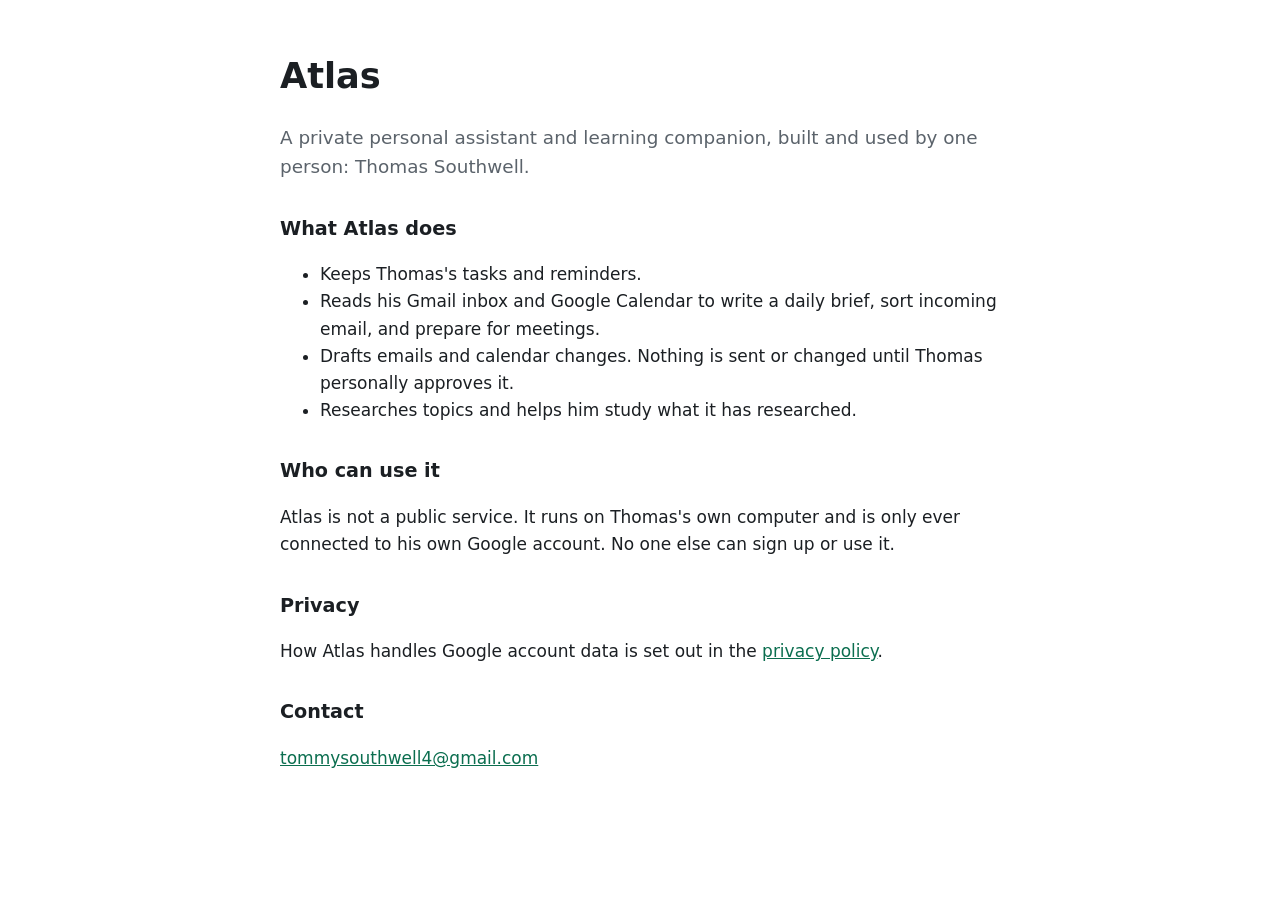
==== index.html @ c397750a "Atlas homepage and privacy policy" ====
<!doctype html>
<html lang="en">
<head>
<meta charset="utf-8">
<meta name="viewport" content="width=device-width, initial-scale=1">
<title>Atlas</title>
<meta name="description" content="Atlas is a private, single-user personal assistant run by Thomas Southwell.">
<link rel="stylesheet" href="style.css">
</head>
<body>
<main>
  <h1>Atlas</h1>
  <p class="lead">A private personal assistant and learning companion, built and used by one person: Thomas Southwell.</p>

  <h2>What Atlas does</h2>
  <ul>
    <li>Keeps Thomas's tasks and reminders.</li>
    <li>Reads his Gmail inbox and Google Calendar to write a daily brief, sort incoming email, and prepare for meetings.</li>
    <li>Drafts emails and calendar changes. Nothing is sent or changed until Thomas personally approves it.</li>
    <li>Researches topics and helps him study what it has researched.</li>
  </ul>

  <h2>Who can use it</h2>
  <p>Atlas is not a public service. It runs on Thomas's own computer and is only ever connected to his own Google account. No one else can sign up or use it.</p>

  <h2>Privacy</h2>
  <p>How Atlas handles Google account data is set out in the <a href="privacy.html">privacy policy</a>.</p>

  <h2>Contact</h2>
  <p><a href="mailto:tommysouthwell4@gmail.com">tommysouthwell4@gmail.com</a></p>
</main>
</body>
</html>
---- style.css ----
:root { --bg: #ffffff; --fg: #1b1f23; --muted: #5b636b; --link: #0b6e4f; --code: #f2f4f5; }
@media (prefers-color-scheme: dark) {
  :root { --bg: #0f1214; --fg: #e6e8ea; --muted: #9aa3ab; --link: #3ddc97; --code: #1c2226; }
}
body { margin: 0; background: var(--bg); color: var(--fg);
  font: 17px/1.6 system-ui, -apple-system, "Segoe UI", Roboto, sans-serif; }
main { max-width: 720px; margin: 0 auto; padding: 48px 16px 64px; }
h1 { font-size: 2.2rem; margin: 0 0 8px; }
h2 { font-size: 1.2rem; margin-top: 32px; }
.lead { font-size: 1.15rem; color: var(--muted); }
.meta { color: var(--muted); }
a { color: var(--link); }
code { background: var(--code); padding: 1px 5px; border-radius: 4px; font-size: .9em; }
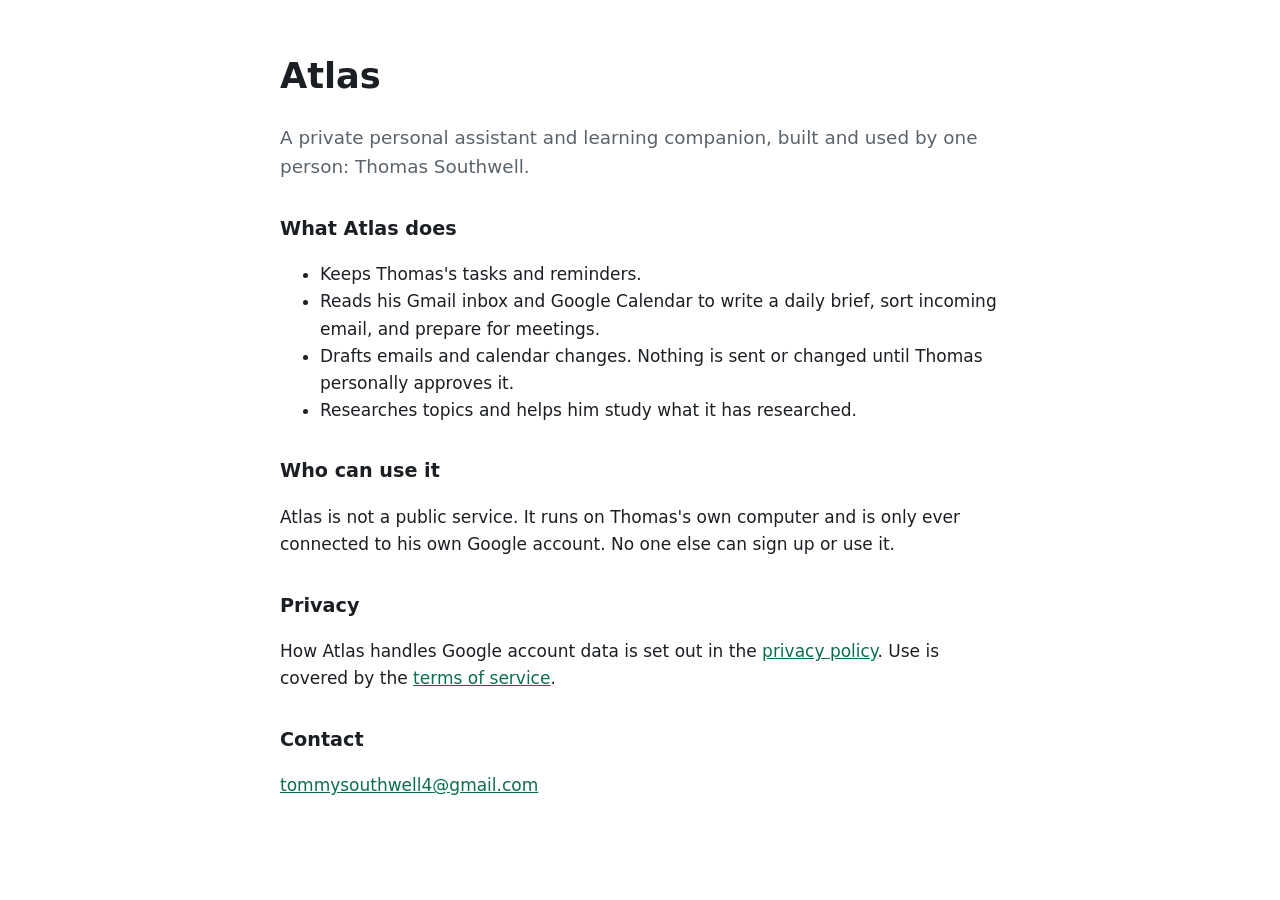
==== commit 4f0cbfd9: "Add terms of service page" ====
--- a/index.html
+++ b/index.html
@@ -24,7 +24,7 @@
   <p>Atlas is not a public service. It runs on Thomas's own computer and is only ever connected to his own Google account. No one else can sign up or use it.</p>
 
   <h2>Privacy</h2>
-  <p>How Atlas handles Google account data is set out in the <a href="privacy.html">privacy policy</a>.</p>
+  <p>How Atlas handles Google account data is set out in the <a href="privacy.html">privacy policy</a>. Use is covered by the <a href="terms.html">terms of service</a>.</p>
 
   <h2>Contact</h2>
   <p><a href="mailto:tommysouthwell4@gmail.com">tommysouthwell4@gmail.com</a></p>
